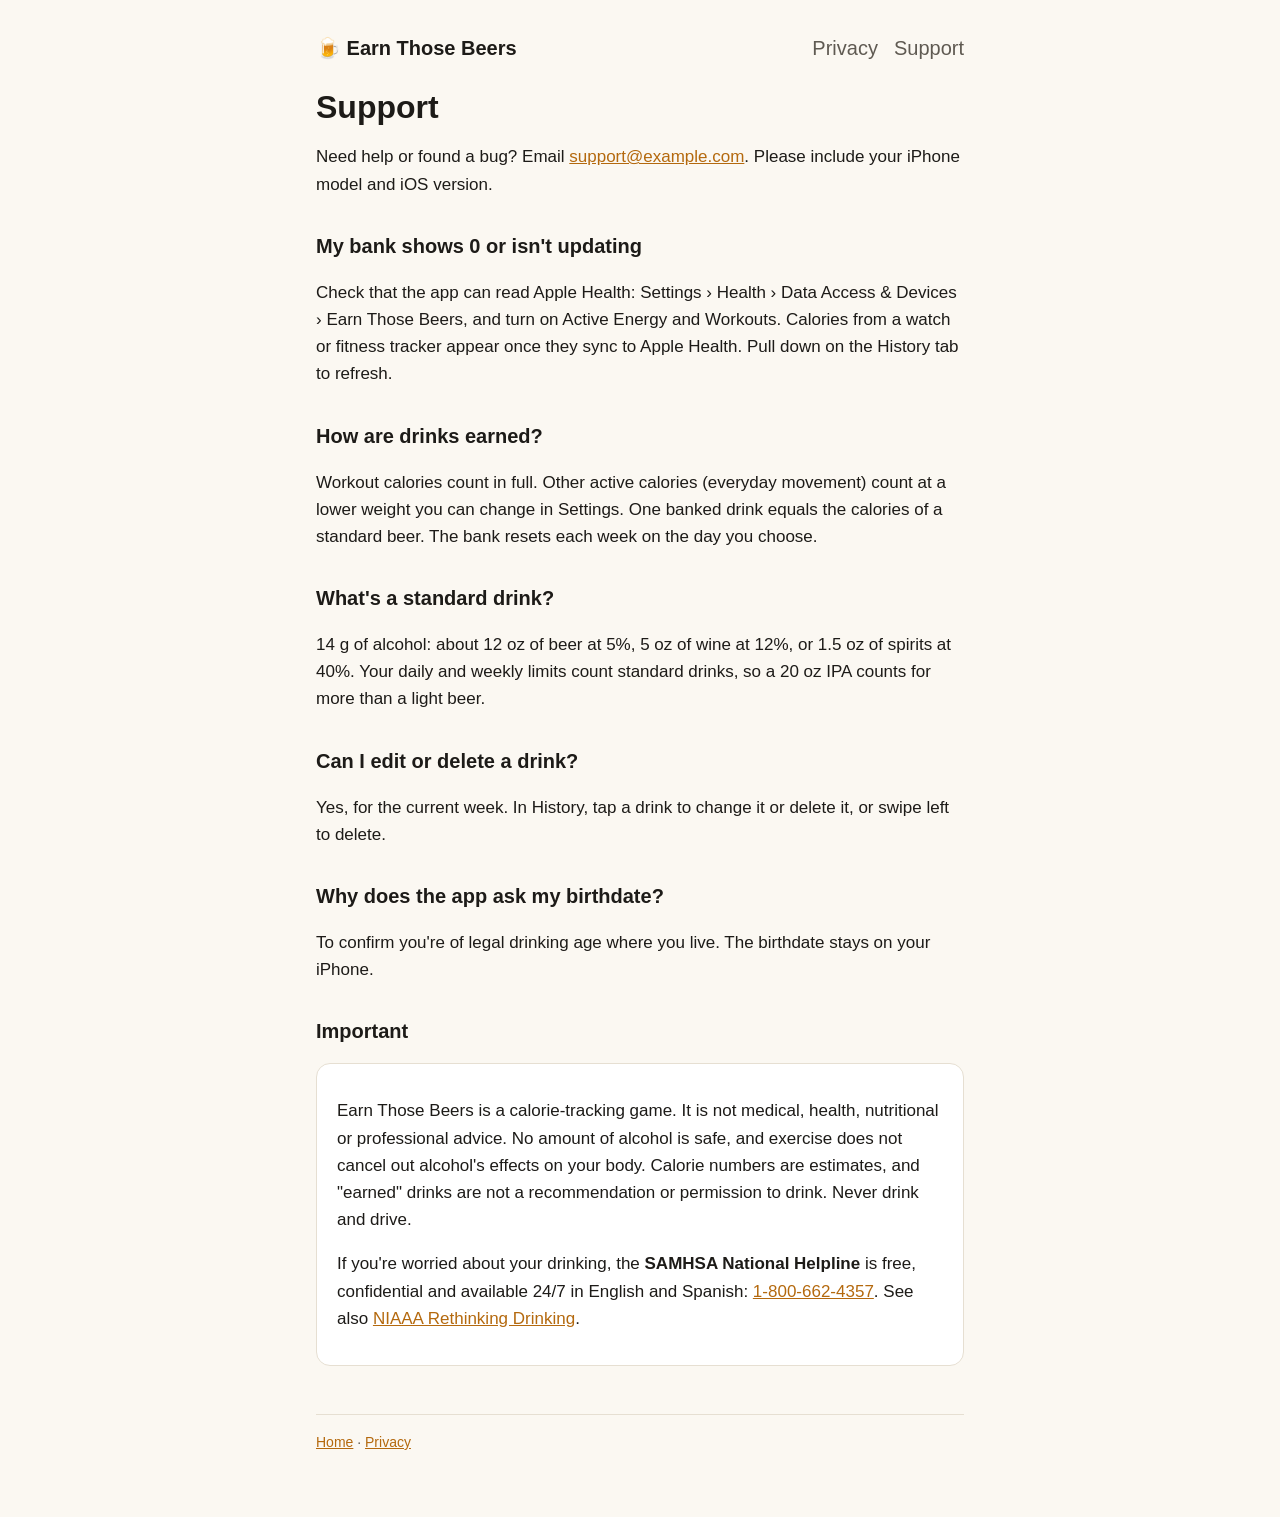
==== support/index.html @ 3bd2c5c2 "Site: home, privacy policy, support Co-Authored-By: Claude Opus 5.5 <noreply@anthropic.com> Claude-S" ====
<!doctype html>
<html lang="en">
<head>
<meta charset="utf-8">
<meta name="viewport" content="width=device-width, initial-scale=1">
<title>Support · Earn Those Beers</title>
<link rel="stylesheet" href="../style.css">
</head>
<body>
<main>
<header><a href="../">🍺 Earn Those Beers</a><nav><a href="../privacy/">Privacy</a><a href="../support/">Support</a></nav></header>

<h1>Support</h1>
<p>Need help or found a bug? Email <a href="mailto:support@example.com">support@example.com</a>. Please include your iPhone model and iOS version.</p>

<h2>My bank shows 0 or isn't updating</h2>
<p>Check that the app can read Apple Health: Settings › Health › Data Access & Devices › Earn Those Beers, and turn on Active Energy and Workouts. Calories from a watch or fitness tracker appear once they sync to Apple Health. Pull down on the History tab to refresh.</p>

<h2>How are drinks earned?</h2>
<p>Workout calories count in full. Other active calories (everyday movement) count at a lower weight you can change in Settings. One banked drink equals the calories of a standard beer. The bank resets each week on the day you choose.</p>

<h2>What's a standard drink?</h2>
<p>14 g of alcohol: about 12 oz of beer at 5%, 5 oz of wine at 12%, or 1.5 oz of spirits at 40%. Your daily and weekly limits count standard drinks, so a 20 oz IPA counts for more than a light beer.</p>

<h2>Can I edit or delete a drink?</h2>
<p>Yes, for the current week. In History, tap a drink to change it or delete it, or swipe left to delete.</p>

<h2>Why does the app ask my birthdate?</h2>
<p>To confirm you're of legal drinking age where you live. The birthdate stays on your iPhone.</p>

<h2>Important</h2>
<div class="card">
<p>Earn Those Beers is a calorie-tracking game. It is not medical, health, nutritional or professional advice. No amount of alcohol is safe, and exercise does not cancel out alcohol's effects on your body. Calorie numbers are estimates, and "earned" drinks are not a recommendation or permission to drink. Never drink and drive.</p>
<p>If you're worried about your drinking, the <strong>SAMHSA National Helpline</strong> is free, confidential and available 24/7 in English and Spanish: <a href="tel:18006624357">1-800-662-4357</a>. See also <a href="https://www.rethinkingdrinking.niaaa.nih.gov/">NIAAA Rethinking Drinking</a>.</p>
</div>

<footer><a href="../">Home</a> · <a href="../privacy/">Privacy</a></footer>
</main>
</body>
</html>
---- style.css ----
:root {
  --bg: #fbf8f2; --text: #1d1b18; --muted: #5f5a52; --accent: #b4690e; --card: #ffffff; --line: #e6dfd2;
  color-scheme: light dark;
}
@media (prefers-color-scheme: dark) {
  :root { --bg: #161412; --text: #f1ede6; --muted: #aaa398; --accent: #f0a640; --card: #201d1a; --line: #34302b; }
}
* { box-sizing: border-box; }
body {
  margin: 0; background: var(--bg); color: var(--text);
  font: 17px/1.6 -apple-system, BlinkMacSystemFont, "Segoe UI", Roboto, sans-serif;
}
main { max-width: 680px; margin: 0 auto; padding: 32px 16px 64px; }
header { display: flex; align-items: center; gap: 12px; margin-bottom: 24px; }
header a { color: inherit; text-decoration: none; font-weight: 700; font-size: 20px; }
nav { margin-left: auto; display: flex; gap: 16px; font-size: 15px; }
nav a { color: var(--muted); font-weight: 500; }
h1 { font-size: 32px; line-height: 1.2; margin: 8px 0 12px; }
h2 { font-size: 20px; margin: 32px 0 8px; }
p, li { color: var(--text); }
.muted { color: var(--muted); font-size: 15px; }
a { color: var(--accent); }
.card { background: var(--card); border: 1px solid var(--line); border-radius: 14px; padding: 16px 20px; margin: 16px 0; }
ul { padding-left: 20px; }
footer { margin-top: 48px; padding-top: 16px; border-top: 1px solid var(--line); font-size: 14px; color: var(--muted); }
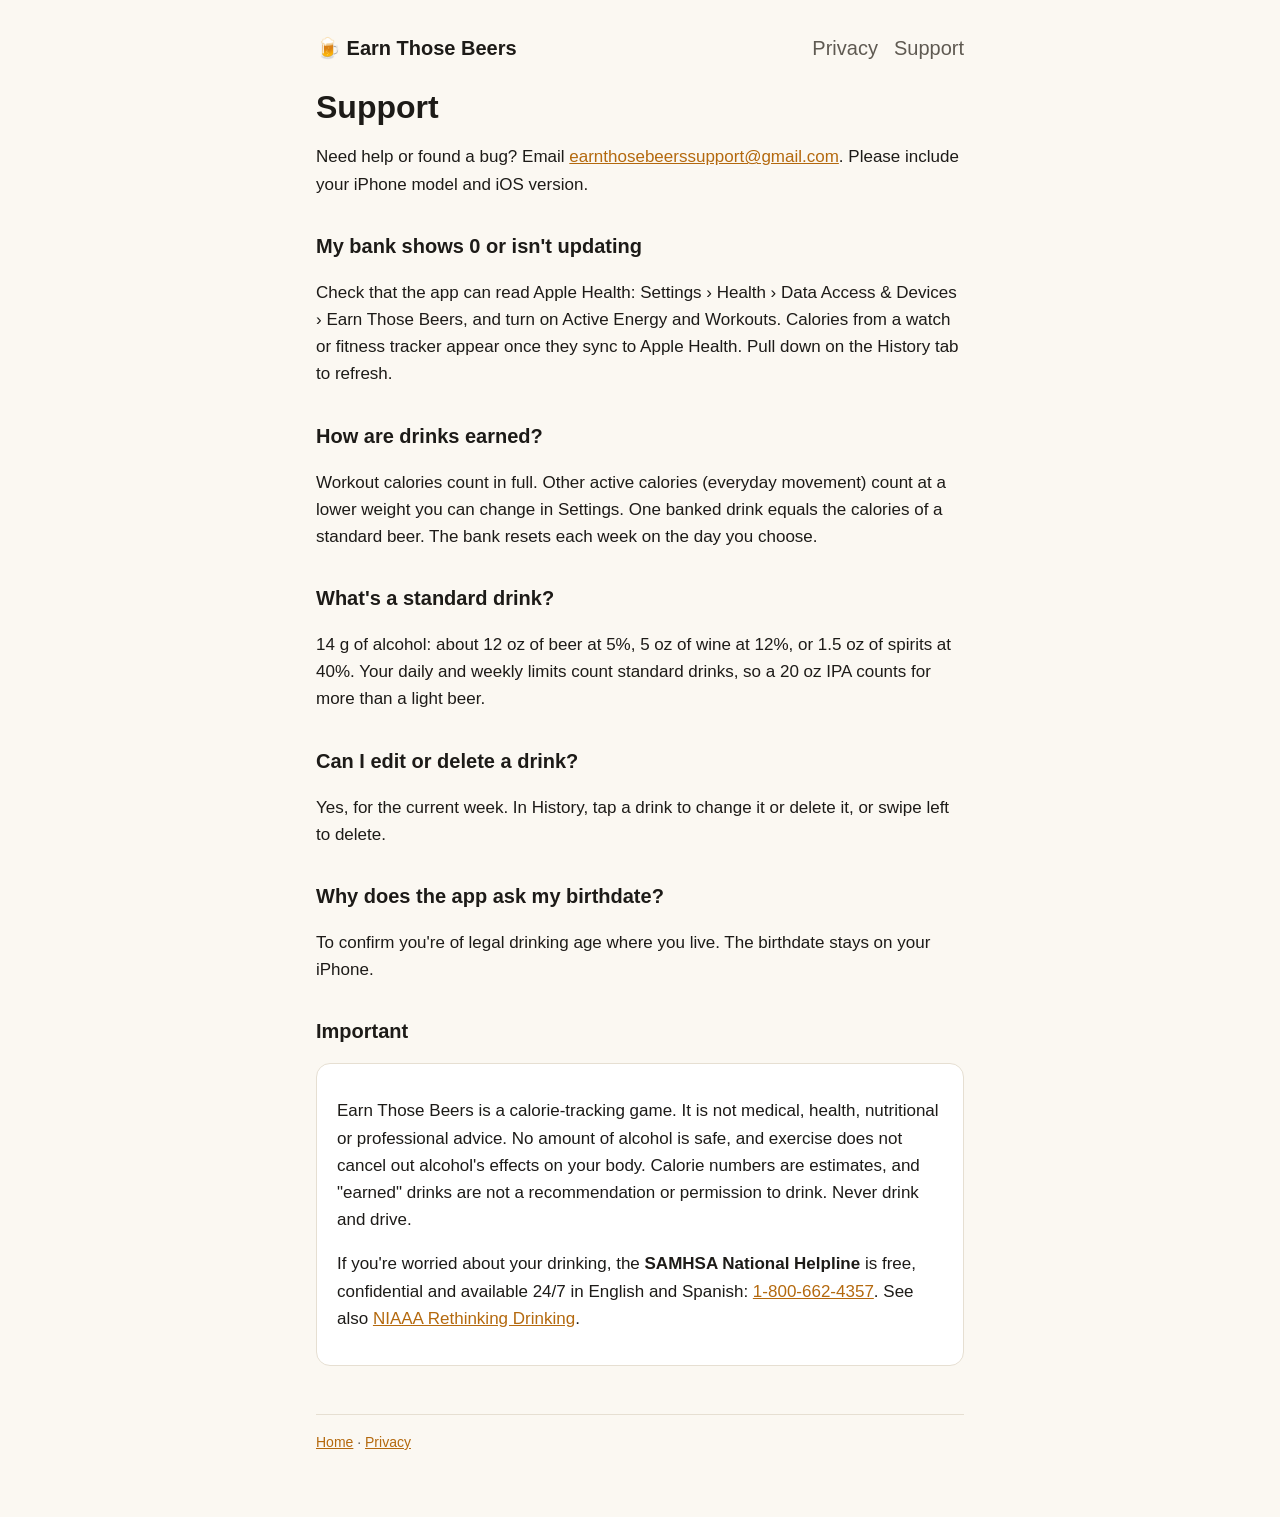
==== commit fe6a1e07: "Use earnthosebeerssupport@gmail.com as the contact email Co-Authored-By: Claude Opus 5.5 <noreply@an" ====
--- a/support/index.html
+++ b/support/index.html
@@ -11,7 +11,7 @@
 <header><a href="../">🍺 Earn Those Beers</a><nav><a href="../privacy/">Privacy</a><a href="../support/">Support</a></nav></header>
 
 <h1>Support</h1>
-<p>Need help or found a bug? Email <a href="mailto:support@example.com">support@example.com</a>. Please include your iPhone model and iOS version.</p>
+<p>Need help or found a bug? Email <a href="mailto:earnthosebeerssupport@gmail.com">earnthosebeerssupport@gmail.com</a>. Please include your iPhone model and iOS version.</p>
 
 <h2>My bank shows 0 or isn't updating</h2>
 <p>Check that the app can read Apple Health: Settings › Health › Data Access & Devices › Earn Those Beers, and turn on Active Energy and Workouts. Calories from a watch or fitness tracker appear once they sync to Apple Health. Pull down on the History tab to refresh.</p>
